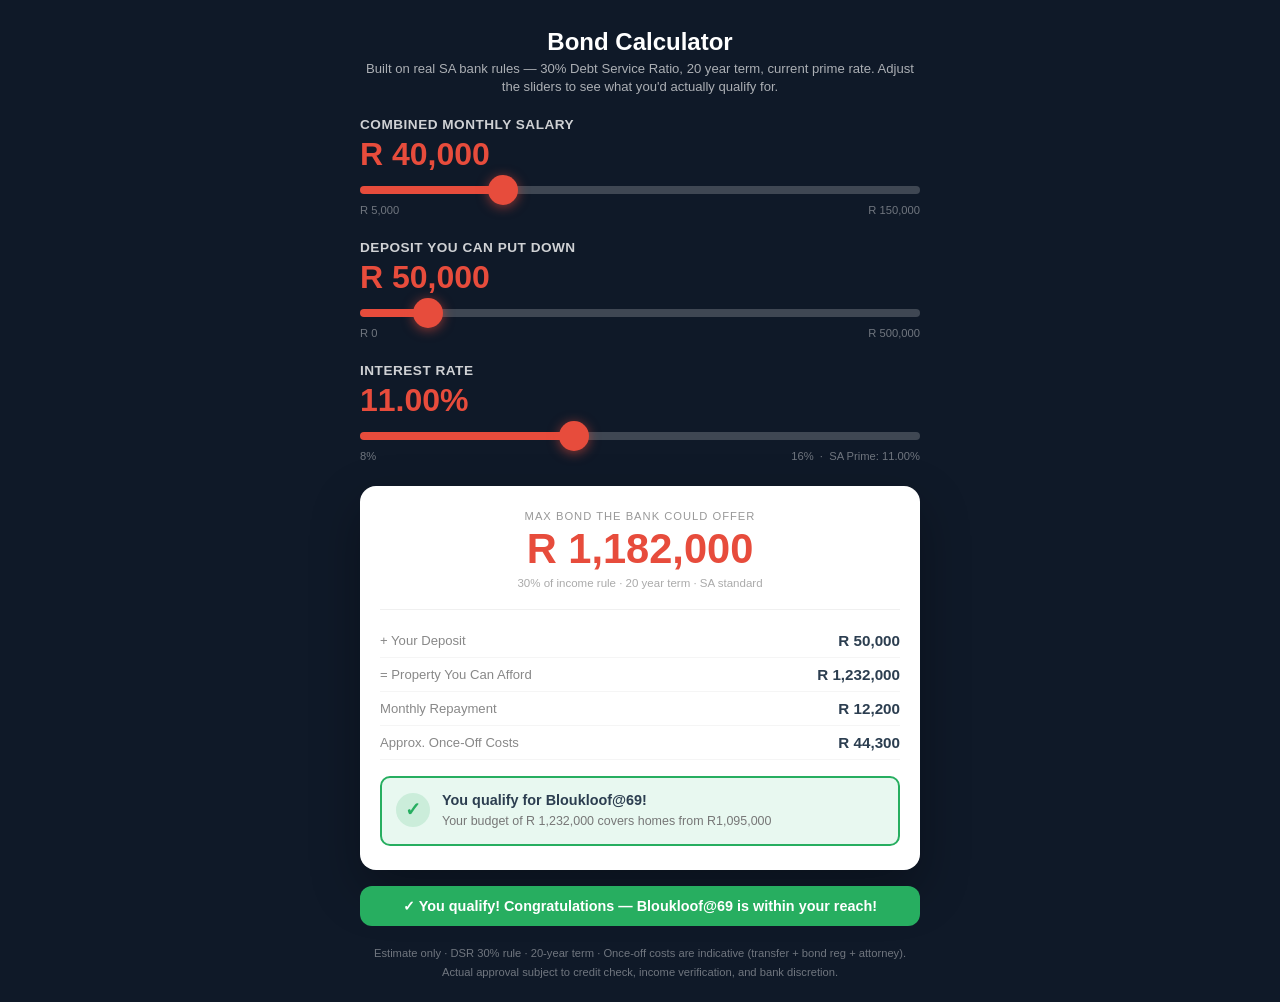
==== bond-calculator-embed.html @ 872b1b5e "Shrink bond calculator status banner on mobile; reduce empty space below it Co-Authored-By: Claude S" ====
<!DOCTYPE html>
<html lang="en">
<head>
  <meta charset="UTF-8" />
  <meta name="viewport" content="width=device-width, initial-scale=1.0" />
  <style>html,body{margin:0;padding:0;background:#0f1928;}</style>
</head>
<body>
<!-- ============================================================
     BLOUKLOOF BOND CALCULATOR — COPY EVERYTHING BELOW AND PASTE
     INTO YOUR WEBSITE BUILDER'S HTML / EMBED BLOCK
     ============================================================ -->

<style>
.bk-wrap {
    position: relative;
    padding: 28px 16px 20px;
    font-family: 'Segoe UI', Tahoma, Geneva, Verdana, sans-serif;
    color: white;
    overflow: hidden;
    background: #0f1928;
}

.bk-wrap * { box-sizing: border-box; margin: 0; padding: 0; }
.bk-inner { max-width: 560px; margin: 0 auto; position: relative; z-index: 2; }
.bk-title { text-align: center; font-size: 1.5rem; font-weight: 800; margin-bottom: 4px; }
.bk-subtitle { text-align: center; font-size: 0.82rem; opacity: 0.65; margin-bottom: 20px; line-height: 1.4; }
.bk-field { margin-bottom: 24px; }
.bk-label { display: block; font-size: 0.85rem; font-weight: 600; opacity: 0.8; margin-bottom: 6px; text-transform: uppercase; letter-spacing: 0.5px; }
.bk-amount { display: block; font-size: 2rem; font-weight: 900; color: #e74c3c; margin-bottom: 10px; line-height: 1; }
.bk-slider { -webkit-appearance: none; appearance: none; width: 100%; height: 8px; border-radius: 4px; outline: none; cursor: pointer; touch-action: none; }
.bk-slider::-webkit-slider-thumb { -webkit-appearance: none; width: 30px; height: 30px; border-radius: 50%; background: #e74c3c; cursor: pointer; box-shadow: 0 2px 12px rgba(231,76,60,0.6); }
.bk-slider::-moz-range-thumb { width: 30px; height: 30px; border-radius: 50%; background: #e74c3c; border: none; cursor: pointer; }
.bk-range-labels { display: flex; justify-content: space-between; font-size: 0.7rem; opacity: 0.4; margin-top: 6px; }
.bk-result-box { background: white; border-radius: 16px; padding: 24px 20px; margin-top: 8px; color: #2c3e50; box-shadow: 0 20px 50px rgba(0,0,0,0.3); }
.bk-result-main { text-align: center; margin-bottom: 16px; }
.bk-result-lbl { font-size: 0.7rem; text-transform: uppercase; letter-spacing: 1px; color: #999; margin-bottom: 6px; }
.bk-result-num { font-size: 2.6rem; font-weight: 900; color: #e74c3c; line-height: 1; word-break: break-all; }
.bk-result-sub { font-size: 0.72rem; color: #aaa; margin-top: 6px; line-height: 1.5; }
.bk-divider { height: 1px; background: #f0f0f0; margin: 14px 0; }
.bk-row { display: flex; justify-content: space-between; align-items: center; padding: 8px 0; border-bottom: 1px solid #f5f5f5; gap: 12px; }
.bk-row:last-of-type { border-bottom: none; }
.bk-row-lbl { font-size: 0.82rem; color: #888; flex: 1; }
.bk-row-val { font-size: 0.95rem; font-weight: 800; color: #2c3e50; white-space: nowrap; }
.bk-qualifier { display: flex; align-items: flex-start; gap: 12px; padding: 14px; border-radius: 10px; margin-top: 16px; }
.bk-q-yes  { background: #e8f8f0; border: 2px solid #27ae60; }
.bk-q-close{ background: #fff8e8; border: 2px solid #f39c12; }
.bk-q-no   { background: #fdf0f0; border: 2px solid #e74c3c; }
.bk-q-icon { font-size: 1.2rem; font-weight: 900; flex-shrink: 0; width: 34px; height: 34px; border-radius: 50%; display: flex; align-items: center; justify-content: center; margin-top: 1px; }
.bk-q-yes  .bk-q-icon { color: #27ae60; background: rgba(39,174,96,0.15); }
.bk-q-close .bk-q-icon { color: #f39c12; background: rgba(243,156,18,0.15); }
.bk-q-no   .bk-q-icon { color: #e74c3c; background: rgba(231,76,60,0.15); }
.bk-q-text strong { display: block; font-size: 0.9rem; color: #2c3e50; margin-bottom: 3px; }
.bk-q-text span   { font-size: 0.78rem; color: #777; line-height: 1.4; }

.bk-note { text-align: center; font-size: 0.7rem; opacity: 0.4; margin-top: 18px; line-height: 1.7; padding: 0 8px; }
</style>

<div class="bk-wrap">
    <div class="bk-inner">

        <h2 class="bk-title">Bond Calculator</h2>
        <p class="bk-subtitle">Built on real SA bank rules — 30% Debt Service Ratio, 20 year term, current prime rate. Adjust the sliders to see what you'd actually qualify for.</p>

        <div class="bk-field">
            <span class="bk-label">Combined Monthly Salary</span>
            <span class="bk-amount">R <span id="bk_sal">40,000</span></span>
            <input type="range" class="bk-slider" id="bk_salSlider" min="5000" max="150000" value="40000" step="500">
            <div class="bk-range-labels"><span>R 5,000</span><span>R 150,000</span></div>
        </div>

        <div class="bk-field">
            <span class="bk-label">Deposit You Can Put Down</span>
            <span class="bk-amount">R <span id="bk_dep">50,000</span></span>
            <input type="range" class="bk-slider" id="bk_depSlider" min="0" max="500000" value="50000" step="5000">
            <div class="bk-range-labels"><span>R 0</span><span>R 500,000</span></div>
        </div>

        <div class="bk-field">
            <span class="bk-label">Interest Rate</span>
            <span class="bk-amount"><span id="bk_rate">11.00</span>%</span>
            <input type="range" class="bk-slider" id="bk_rateSlider" min="8" max="16" value="11.00" step="0.25">
            <div class="bk-range-labels"><span>8%</span><span>16% &nbsp;·&nbsp; SA Prime: 11.00%</span></div>
        </div>

        <div class="bk-result-box">
            <div class="bk-result-main">
                <div class="bk-result-lbl">Max Bond the Bank Could Offer</div>
                <div class="bk-result-num">R <span id="bk_bond">960,000</span></div>
                <div class="bk-result-sub">30% of income rule · 20 year term · SA standard</div>
            </div>
            <div class="bk-divider"></div>
            <div class="bk-row">
                <span class="bk-row-lbl">+ Your Deposit</span>
                <span class="bk-row-val" id="bk_depShow">R 50,000</span>
            </div>
            <div class="bk-row">
                <span class="bk-row-lbl">= Property You Can Afford</span>
                <span class="bk-row-val" id="bk_propVal">R 1,010,000</span>
            </div>
            <div class="bk-row">
                <span class="bk-row-lbl">Monthly Repayment</span>
                <span class="bk-row-val" id="bk_monthly">R 9,600</span>
            </div>
            <div class="bk-row">
                <span class="bk-row-lbl">Approx. Once-Off Costs</span>
                <span class="bk-row-val" id="bk_onceOff">R 28,000</span>
            </div>
            <div class="bk-qualifier bk-q-no" id="bk_qualifier">
                <div class="bk-q-icon" id="bk_qIcon">✗</div>
                <div class="bk-q-text">
                    <strong id="bk_qTitle">Not quite yet</strong>
                    <span id="bk_qSub">Bloukloof@69 starts at R1,095,000</span>
                </div>
            </div>
        </div>

        <div id="bk_statusBanner" style="margin-top:16px;padding:10px 14px;border-radius:12px;text-align:center;font-weight:900;font-size:0.9rem;line-height:1.4;transition:background 0.4s,color 0.4s;background:#e74c3c;color:#fff;">
            ✗ You don't qualify yet — adjust your inputs
        </div>

        <p class="bk-note">Estimate only · DSR 30% rule · 20-year term · Once-off costs are indicative (transfer + bond reg + attorney). Actual approval subject to credit check, income verification, and bank discretion.</p>
    </div>
</div>

<script>
    function fmt(n){ return Math.round(n).toLocaleString('en-ZA'); }
    function fmtR(n){ return 'R ' + fmt(n); }
    function setTrack(el){
        var pct = ((parseFloat(el.value) - parseFloat(el.min)) / (parseFloat(el.max) - parseFloat(el.min))) * 100;
        el.style.background = 'linear-gradient(to right,#e74c3c ' + pct + '%,rgba(255,255,255,0.2) ' + pct + '%)';
    }
    function calc(){
        var sal  = parseFloat(document.getElementById('bk_salSlider').value)  || 0;
        var dep  = parseFloat(document.getElementById('bk_depSlider').value)  || 0;
        var rate = parseFloat(document.getElementById('bk_rateSlider').value) / 100 || 0.11;
        var term = 20;

        document.getElementById('bk_sal').textContent  = fmt(sal);
        document.getElementById('bk_dep').textContent  = fmt(dep);
        document.getElementById('bk_rate').textContent = parseFloat(document.getElementById('bk_rateSlider').value).toFixed(2);
        ['bk_salSlider','bk_depSlider','bk_rateSlider'].forEach(function(id){ setTrack(document.getElementById(id)); });

        // SA banks apply DSR (Debt Service Ratio): bond installment <= ~30% of gross income.
        // A meaningful deposit lowers loan-to-value risk, so banks will stretch DSR up to 35%.
        // Formula: +0.5% DSR per R50k deposit, capped at +5% (so 35% max).
        var depositBoost = Math.min(0.05, (dep / 50000) * 0.005);
        var maxMonthly = sal * (0.30 + depositBoost);
        var r = rate / 12, n = term * 12;
        var bond = maxMonthly > 0 ? (maxMonthly * (1 - Math.pow(1 + r, -n)) / r) : 0;
        bond = Math.round(bond / 1000) * 1000;
        var prop    = bond + dep;
        var monthly = bond > 0 ? (bond * r * Math.pow(1 + r, n) / (Math.pow(1 + r, n) - 1)) : 0;
        // Approximate once-off costs (bond registration + attorney + transfer; 0% transfer duty under R1.1m)
        var bondReg   = prop > 0 ? Math.round((prop * 0.015 + 6000) / 100) * 100 : 0;
        var transfer  = prop >= 1100000 ? Math.round((prop * 0.012 + 5000) / 100) * 100 : Math.round((prop * 0.008 + 4000) / 100) * 100;
        var onceOff   = bondReg + transfer;

        document.getElementById('bk_bond').textContent     = fmt(bond);
        document.getElementById('bk_depShow').textContent  = fmtR(dep);
        document.getElementById('bk_propVal').textContent  = fmtR(prop);
        document.getElementById('bk_monthly').textContent  = fmtR(Math.round(monthly));
        document.getElementById('bk_onceOff').textContent  = fmtR(onceOff);

        var q = document.getElementById('bk_qualifier');
        var shortfall = 1095000 - prop;
        if (prop >= 1095000) {
            q.className = 'bk-qualifier bk-q-yes';
            document.getElementById('bk_qIcon').textContent  = '✓';
            document.getElementById('bk_qTitle').textContent = 'You qualify for Bloukloof@69!';
            document.getElementById('bk_qSub').textContent   = 'Your budget of ' + fmtR(prop) + ' covers homes from R1,095,000';
        } else if (shortfall <= 150000) {
            q.className = 'bk-qualifier bk-q-close';
            document.getElementById('bk_qIcon').textContent  = '~';
            document.getElementById('bk_qTitle').textContent = 'Almost there!';
            document.getElementById('bk_qSub').textContent   = 'Only ' + fmtR(shortfall) + ' short — a bigger deposit bridges the gap';
        } else {
            q.className = 'bk-qualifier bk-q-no';
            document.getElementById('bk_qIcon').textContent  = '✗';
            document.getElementById('bk_qTitle').textContent = 'Not quite yet';
            document.getElementById('bk_qSub').textContent   = 'You need ' + fmtR(shortfall) + ' more — increase salary or grow your deposit';
        }

        var banner = document.getElementById('bk_statusBanner');
        if (banner) {
            if (prop >= 1095000) {
                banner.style.background = '#27ae60'; banner.style.color = '#fff';
                banner.textContent = '✓ You qualify! Congratulations — Bloukloof@69 is within your reach!';
            } else if (shortfall <= 150000) {
                banner.style.background = '#27ae60'; banner.style.color = '#fff';
                banner.textContent = '✓ Almost there! You\'re ' + fmtR(shortfall) + ' away — adjust your inputs!';
            } else {
                banner.style.background = '#e74c3c'; banner.style.color = '#fff';
                banner.textContent = '✗ You don\'t qualify yet — increase salary or grow your deposit';
            }
        }
        postHeight();
    }
    function postHeight() {
        var h = document.documentElement.scrollHeight || document.body.scrollHeight;
        window.parent.postMessage({ type: 'bk_resize', height: h }, '*');
    }
    ['bk_salSlider','bk_depSlider','bk_rateSlider'].forEach(function(id){
        var el = document.getElementById(id);
        if (el) { el.addEventListener('input', calc); setTrack(el); }
    });
    calc();
    postHeight();
    window.addEventListener('load', postHeight);


</script>

<!-- ============================================================
     END — STOP COPYING HERE
     ============================================================ -->

</body>
</html>
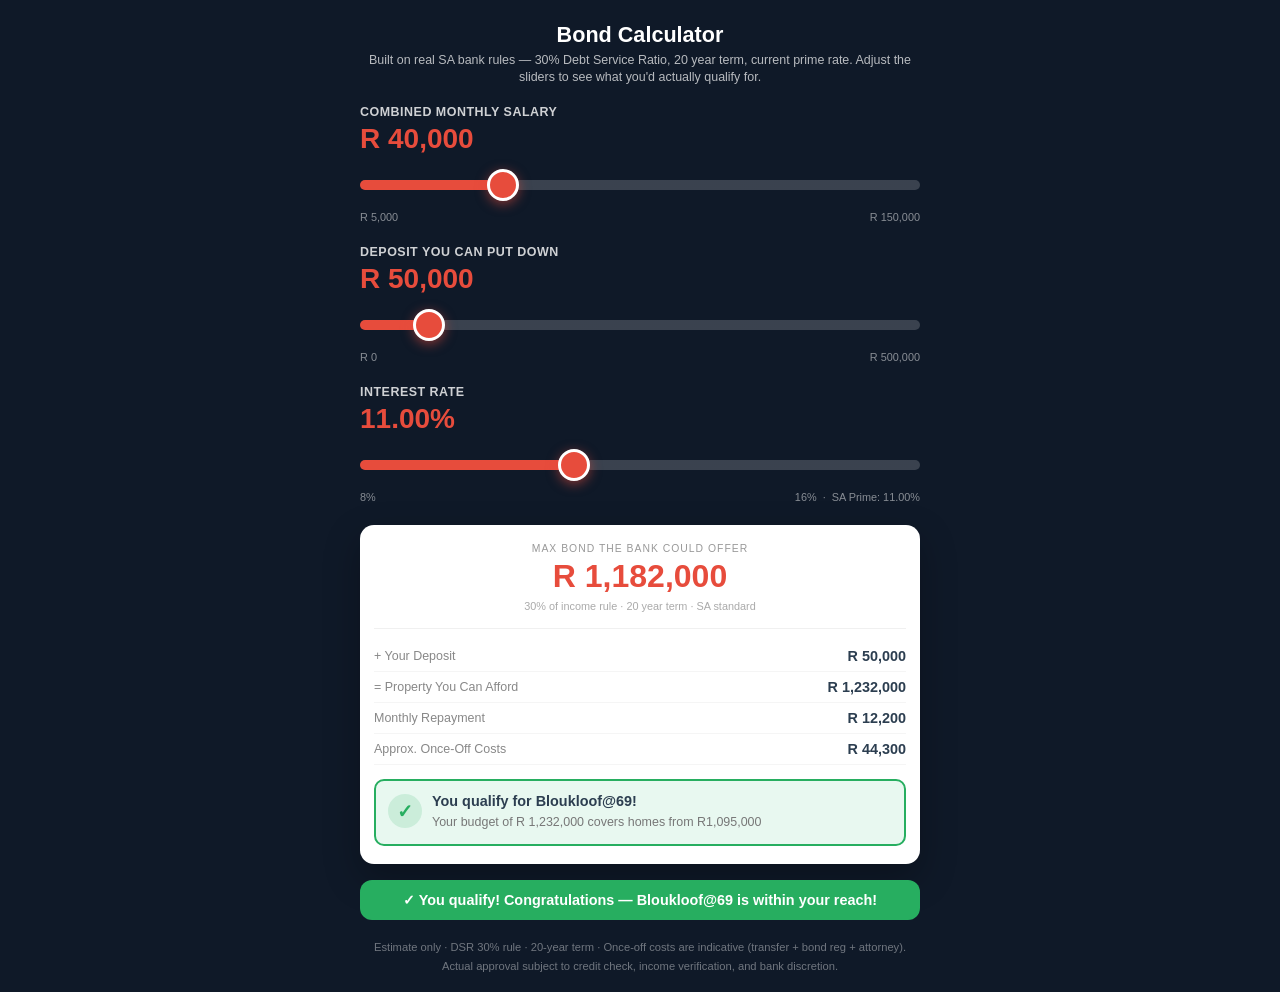
==== commit 4f23c6bb: "Bond calculator: mobile-first redesign — fix slider touch interaction Root cause of dead sliders on " ====
--- a/bond-calculator-embed.html
+++ b/bond-calculator-embed.html
@@ -12,37 +12,62 @@
      ============================================================ -->
 
 <style>
+html, body { -webkit-text-size-adjust: 100%; }
 .bk-wrap {
     position: relative;
-    padding: 28px 16px 20px;
-    font-family: 'Segoe UI', Tahoma, Geneva, Verdana, sans-serif;
+    padding: 22px 14px 16px;
+    font-family: -apple-system, BlinkMacSystemFont, 'Segoe UI', Tahoma, sans-serif;
     color: white;
     overflow: hidden;
     background: #0f1928;
+    -webkit-tap-highlight-color: transparent;
 }
 
 .bk-wrap * { box-sizing: border-box; margin: 0; padding: 0; }
 .bk-inner { max-width: 560px; margin: 0 auto; position: relative; z-index: 2; }
-.bk-title { text-align: center; font-size: 1.5rem; font-weight: 800; margin-bottom: 4px; }
-.bk-subtitle { text-align: center; font-size: 0.82rem; opacity: 0.65; margin-bottom: 20px; line-height: 1.4; }
-.bk-field { margin-bottom: 24px; }
-.bk-label { display: block; font-size: 0.85rem; font-weight: 600; opacity: 0.8; margin-bottom: 6px; text-transform: uppercase; letter-spacing: 0.5px; }
-.bk-amount { display: block; font-size: 2rem; font-weight: 900; color: #e74c3c; margin-bottom: 10px; line-height: 1; }
-.bk-slider { -webkit-appearance: none; appearance: none; width: 100%; height: 8px; border-radius: 4px; outline: none; cursor: pointer; touch-action: none; }
-.bk-slider::-webkit-slider-thumb { -webkit-appearance: none; width: 30px; height: 30px; border-radius: 50%; background: #e74c3c; cursor: pointer; box-shadow: 0 2px 12px rgba(231,76,60,0.6); }
-.bk-slider::-moz-range-thumb { width: 30px; height: 30px; border-radius: 50%; background: #e74c3c; border: none; cursor: pointer; }
-.bk-range-labels { display: flex; justify-content: space-between; font-size: 0.7rem; opacity: 0.4; margin-top: 6px; }
-.bk-result-box { background: white; border-radius: 16px; padding: 24px 20px; margin-top: 8px; color: #2c3e50; box-shadow: 0 20px 50px rgba(0,0,0,0.3); }
-.bk-result-main { text-align: center; margin-bottom: 16px; }
-.bk-result-lbl { font-size: 0.7rem; text-transform: uppercase; letter-spacing: 1px; color: #999; margin-bottom: 6px; }
-.bk-result-num { font-size: 2.6rem; font-weight: 900; color: #e74c3c; line-height: 1; word-break: break-all; }
-.bk-result-sub { font-size: 0.72rem; color: #aaa; margin-top: 6px; line-height: 1.5; }
-.bk-divider { height: 1px; background: #f0f0f0; margin: 14px 0; }
-.bk-row { display: flex; justify-content: space-between; align-items: center; padding: 8px 0; border-bottom: 1px solid #f5f5f5; gap: 12px; }
+.bk-title { text-align: center; font-size: 1.35rem; font-weight: 800; margin-bottom: 4px; }
+.bk-subtitle { text-align: center; font-size: 0.78rem; opacity: 0.7; margin-bottom: 18px; line-height: 1.4; }
+.bk-field { margin-bottom: 22px; touch-action: pan-y; }
+.bk-label { display: block; font-size: 0.78rem; font-weight: 600; opacity: 0.8; margin-bottom: 6px; text-transform: uppercase; letter-spacing: 0.5px; }
+.bk-amount { display: block; font-size: 1.75rem; font-weight: 900; color: #e74c3c; margin-bottom: 12px; line-height: 1; }
+
+/* Slider — mobile-first, large touch target */
+.bk-slider {
+    -webkit-appearance: none; appearance: none;
+    width: 100%; height: 40px;
+    background: transparent;
+    outline: none; cursor: pointer;
+    touch-action: pan-y;
+    padding: 0; margin: 0;
+}
+.bk-slider::-webkit-slider-runnable-track { height: 10px; border-radius: 5px; border: none; background: linear-gradient(to right, #e74c3c var(--pct,0%), rgba(255,255,255,0.18) var(--pct,0%)); }
+.bk-slider::-moz-range-track              { height: 10px; border-radius: 5px; border: none; background: linear-gradient(to right, #e74c3c var(--pct,0%), rgba(255,255,255,0.18) var(--pct,0%)); }
+.bk-slider::-webkit-slider-thumb {
+    -webkit-appearance: none; appearance: none;
+    width: 32px; height: 32px; border-radius: 50%;
+    background: #e74c3c; border: 3px solid #fff;
+    box-shadow: 0 3px 12px rgba(231,76,60,0.55);
+    cursor: pointer;
+    margin-top: -11px;
+}
+.bk-slider::-moz-range-thumb {
+    width: 32px; height: 32px; border-radius: 50%;
+    background: #e74c3c; border: 3px solid #fff;
+    box-shadow: 0 3px 12px rgba(231,76,60,0.55);
+    cursor: pointer;
+}
+.bk-range-labels { display: flex; justify-content: space-between; font-size: 0.68rem; opacity: 0.5; margin-top: 2px; }
+.bk-result-box { background: white; border-radius: 14px; padding: 18px 14px; margin-top: 8px; color: #2c3e50; box-shadow: 0 14px 36px rgba(0,0,0,0.28); }
+.bk-result-main { text-align: center; margin-bottom: 14px; }
+.bk-result-lbl { font-size: 0.65rem; text-transform: uppercase; letter-spacing: 1px; color: #999; margin-bottom: 6px; }
+.bk-result-num { font-size: 2rem; font-weight: 900; color: #e74c3c; line-height: 1; }
+.bk-result-sub { font-size: 0.68rem; color: #aaa; margin-top: 6px; line-height: 1.5; }
+.bk-divider { height: 1px; background: #f0f0f0; margin: 12px 0; }
+.bk-row { display: flex; justify-content: space-between; align-items: center; padding: 7px 0; border-bottom: 1px solid #f5f5f5; gap: 10px; }
 .bk-row:last-of-type { border-bottom: none; }
-.bk-row-lbl { font-size: 0.82rem; color: #888; flex: 1; }
-.bk-row-val { font-size: 0.95rem; font-weight: 800; color: #2c3e50; white-space: nowrap; }
-.bk-qualifier { display: flex; align-items: flex-start; gap: 12px; padding: 14px; border-radius: 10px; margin-top: 16px; }
+.bk-row-lbl { font-size: 0.78rem; color: #888; flex: 1; }
+.bk-row-val { font-size: 0.9rem; font-weight: 800; color: #2c3e50; white-space: nowrap; }
+.bk-qualifier { display: flex; align-items: flex-start; gap: 10px; padding: 12px; border-radius: 10px; margin-top: 14px; }
 .bk-q-yes  { background: #e8f8f0; border: 2px solid #27ae60; }
 .bk-q-close{ background: #fff8e8; border: 2px solid #f39c12; }
 .bk-q-no   { background: #fdf0f0; border: 2px solid #e74c3c; }
@@ -128,7 +153,7 @@
     function fmtR(n){ return 'R ' + fmt(n); }
     function setTrack(el){
         var pct = ((parseFloat(el.value) - parseFloat(el.min)) / (parseFloat(el.max) - parseFloat(el.min))) * 100;
-        el.style.background = 'linear-gradient(to right,#e74c3c ' + pct + '%,rgba(255,255,255,0.2) ' + pct + '%)';
+        el.style.setProperty('--pct', pct + '%');
     }
     function calc(){
         var sal  = parseFloat(document.getElementById('bk_salSlider').value)  || 0;
@@ -197,7 +222,9 @@
         postHeight();
     }
     function postHeight() {
-        var h = document.documentElement.scrollHeight || document.body.scrollHeight;
+        var el = document.querySelector('.bk-wrap');
+        if (!el) return;
+        var h = Math.ceil(el.getBoundingClientRect().height);
         window.parent.postMessage({ type: 'bk_resize', height: h }, '*');
     }
     ['bk_salSlider','bk_depSlider','bk_rateSlider'].forEach(function(id){
@@ -207,6 +234,8 @@
     calc();
     postHeight();
     window.addEventListener('load', postHeight);
+    window.addEventListener('orientationchange', function(){ setTimeout(postHeight, 250); });
+    if (document.fonts && document.fonts.ready) { document.fonts.ready.then(postHeight); }
 
 
 </script>
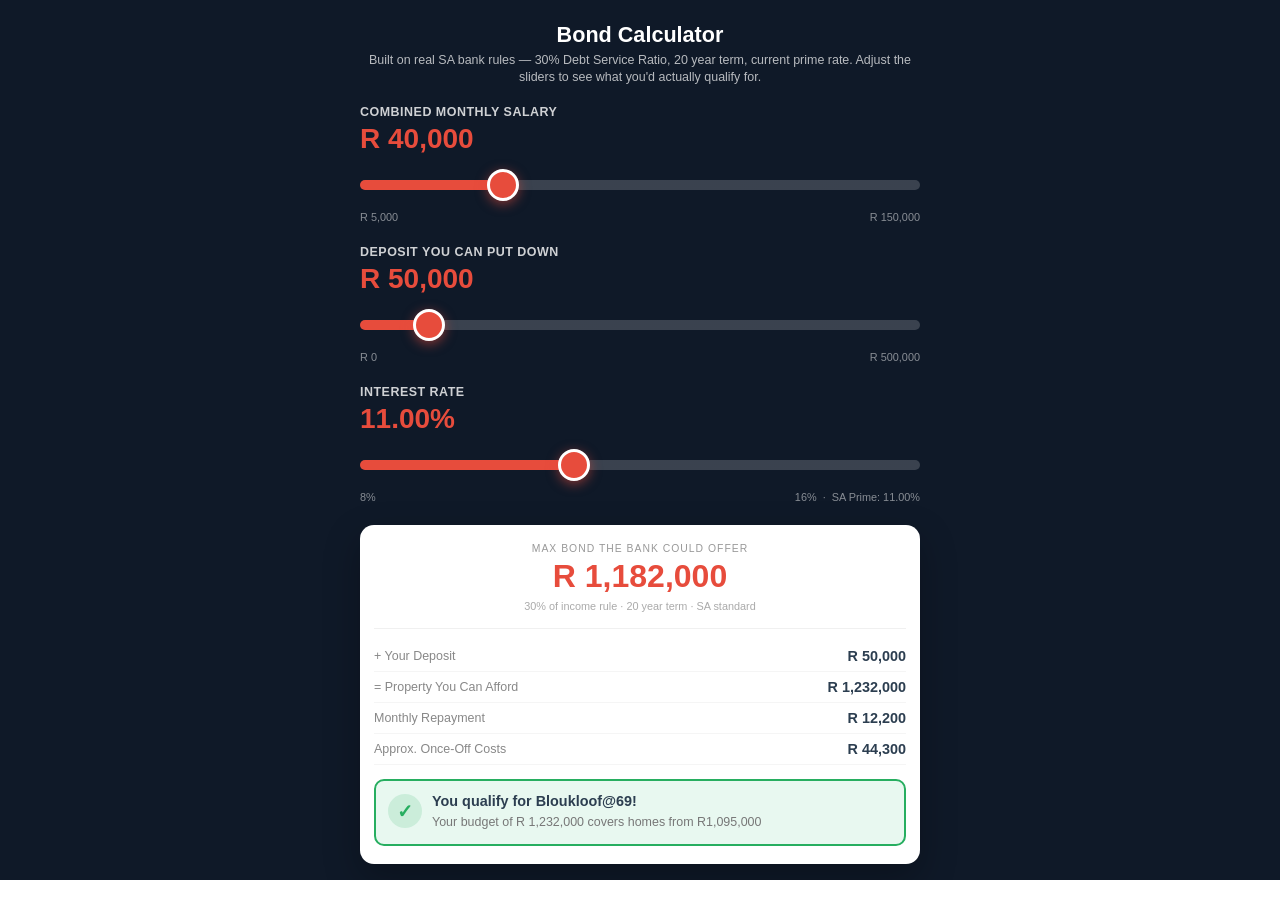
==== commit 79b320d4: "Remove status banner and disclaimer note from bond calculator" ====
--- a/bond-calculator-embed.html
+++ b/bond-calculator-embed.html
@@ -3,7 +3,7 @@
 <head>
   <meta charset="UTF-8" />
   <meta name="viewport" content="width=device-width, initial-scale=1.0" />
-  <style>html,body{margin:0;padding:0;background:#0f1928;}</style>
+  <style>html,body{margin:0;padding:0;background:transparent;}</style>
 </head>
 <body>
 <!-- ============================================================
@@ -140,11 +140,6 @@
             </div>
         </div>
 
-        <div id="bk_statusBanner" style="margin-top:16px;padding:10px 14px;border-radius:12px;text-align:center;font-weight:900;font-size:0.9rem;line-height:1.4;transition:background 0.4s,color 0.4s;background:#e74c3c;color:#fff;">
-            ✗ You don't qualify yet — adjust your inputs
-        </div>
-
-        <p class="bk-note">Estimate only · DSR 30% rule · 20-year term · Once-off costs are indicative (transfer + bond reg + attorney). Actual approval subject to credit check, income verification, and bank discretion.</p>
     </div>
 </div>
 
@@ -206,19 +201,6 @@
             document.getElementById('bk_qSub').textContent   = 'You need ' + fmtR(shortfall) + ' more — increase salary or grow your deposit';
         }
 
-        var banner = document.getElementById('bk_statusBanner');
-        if (banner) {
-            if (prop >= 1095000) {
-                banner.style.background = '#27ae60'; banner.style.color = '#fff';
-                banner.textContent = '✓ You qualify! Congratulations — Bloukloof@69 is within your reach!';
-            } else if (shortfall <= 150000) {
-                banner.style.background = '#27ae60'; banner.style.color = '#fff';
-                banner.textContent = '✓ Almost there! You\'re ' + fmtR(shortfall) + ' away — adjust your inputs!';
-            } else {
-                banner.style.background = '#e74c3c'; banner.style.color = '#fff';
-                banner.textContent = '✗ You don\'t qualify yet — increase salary or grow your deposit';
-            }
-        }
         postHeight();
     }
     function postHeight() {
@@ -236,6 +218,7 @@
     window.addEventListener('load', postHeight);
     window.addEventListener('orientationchange', function(){ setTimeout(postHeight, 250); });
     if (document.fonts && document.fonts.ready) { document.fonts.ready.then(postHeight); }
+    window.addEventListener('message', function(e){ if (e.data && e.data.type === 'bk_measure') postHeight(); });
 
 
 </script>
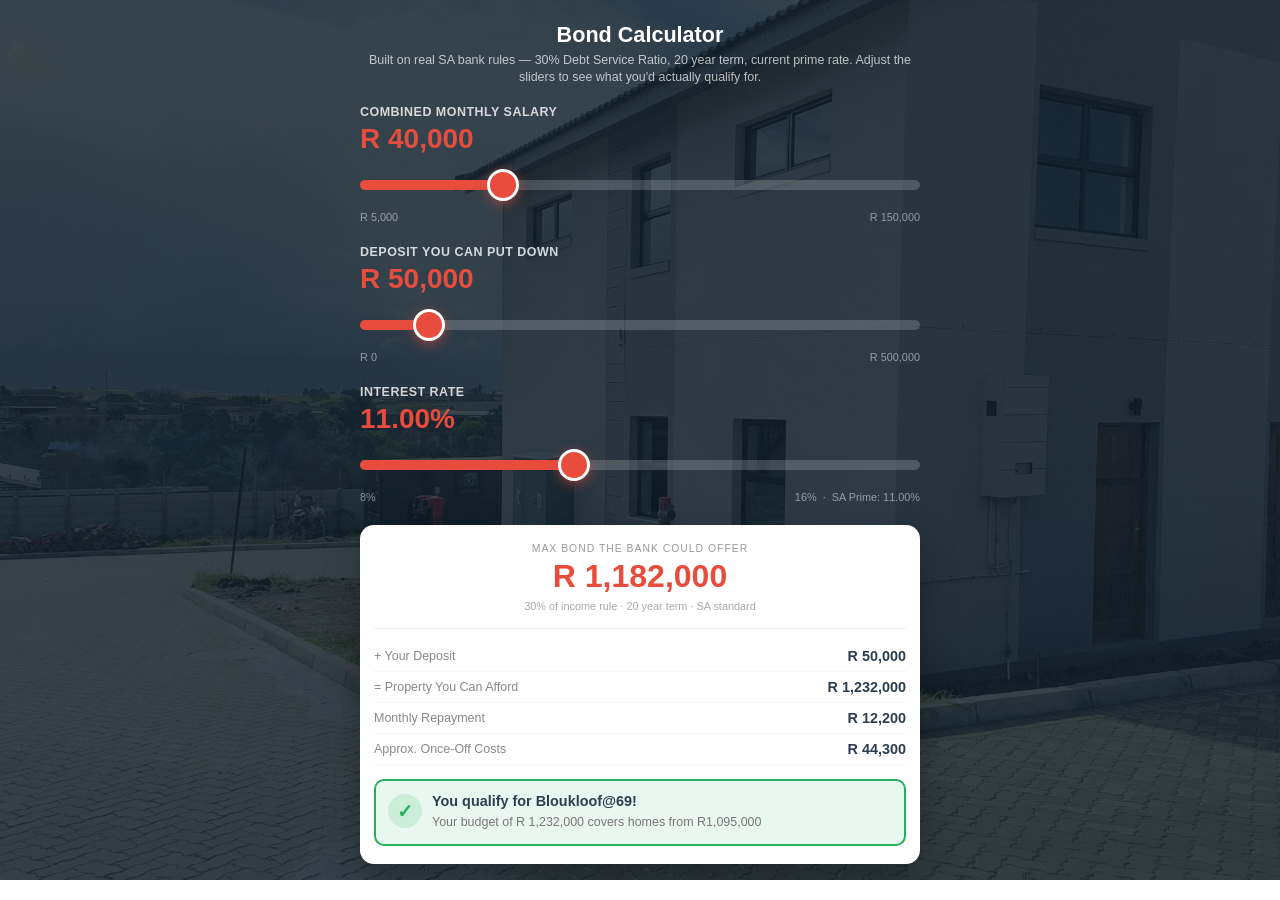
==== commit 3c00a160: "Bond calc: 1000000406.jpg background with dark navy overlay" ====
--- a/bond-calculator-embed.html
+++ b/bond-calculator-embed.html
@@ -19,7 +19,7 @@
     font-family: -apple-system, BlinkMacSystemFont, 'Segoe UI', Tahoma, sans-serif;
     color: white;
     overflow: hidden;
-    background: #0f1928;
+    background: linear-gradient(rgba(13,28,40,0.78), rgba(13,28,40,0.78)), url('1000000406.jpg') center/cover no-repeat;
     -webkit-tap-highlight-color: transparent;
 }
 
